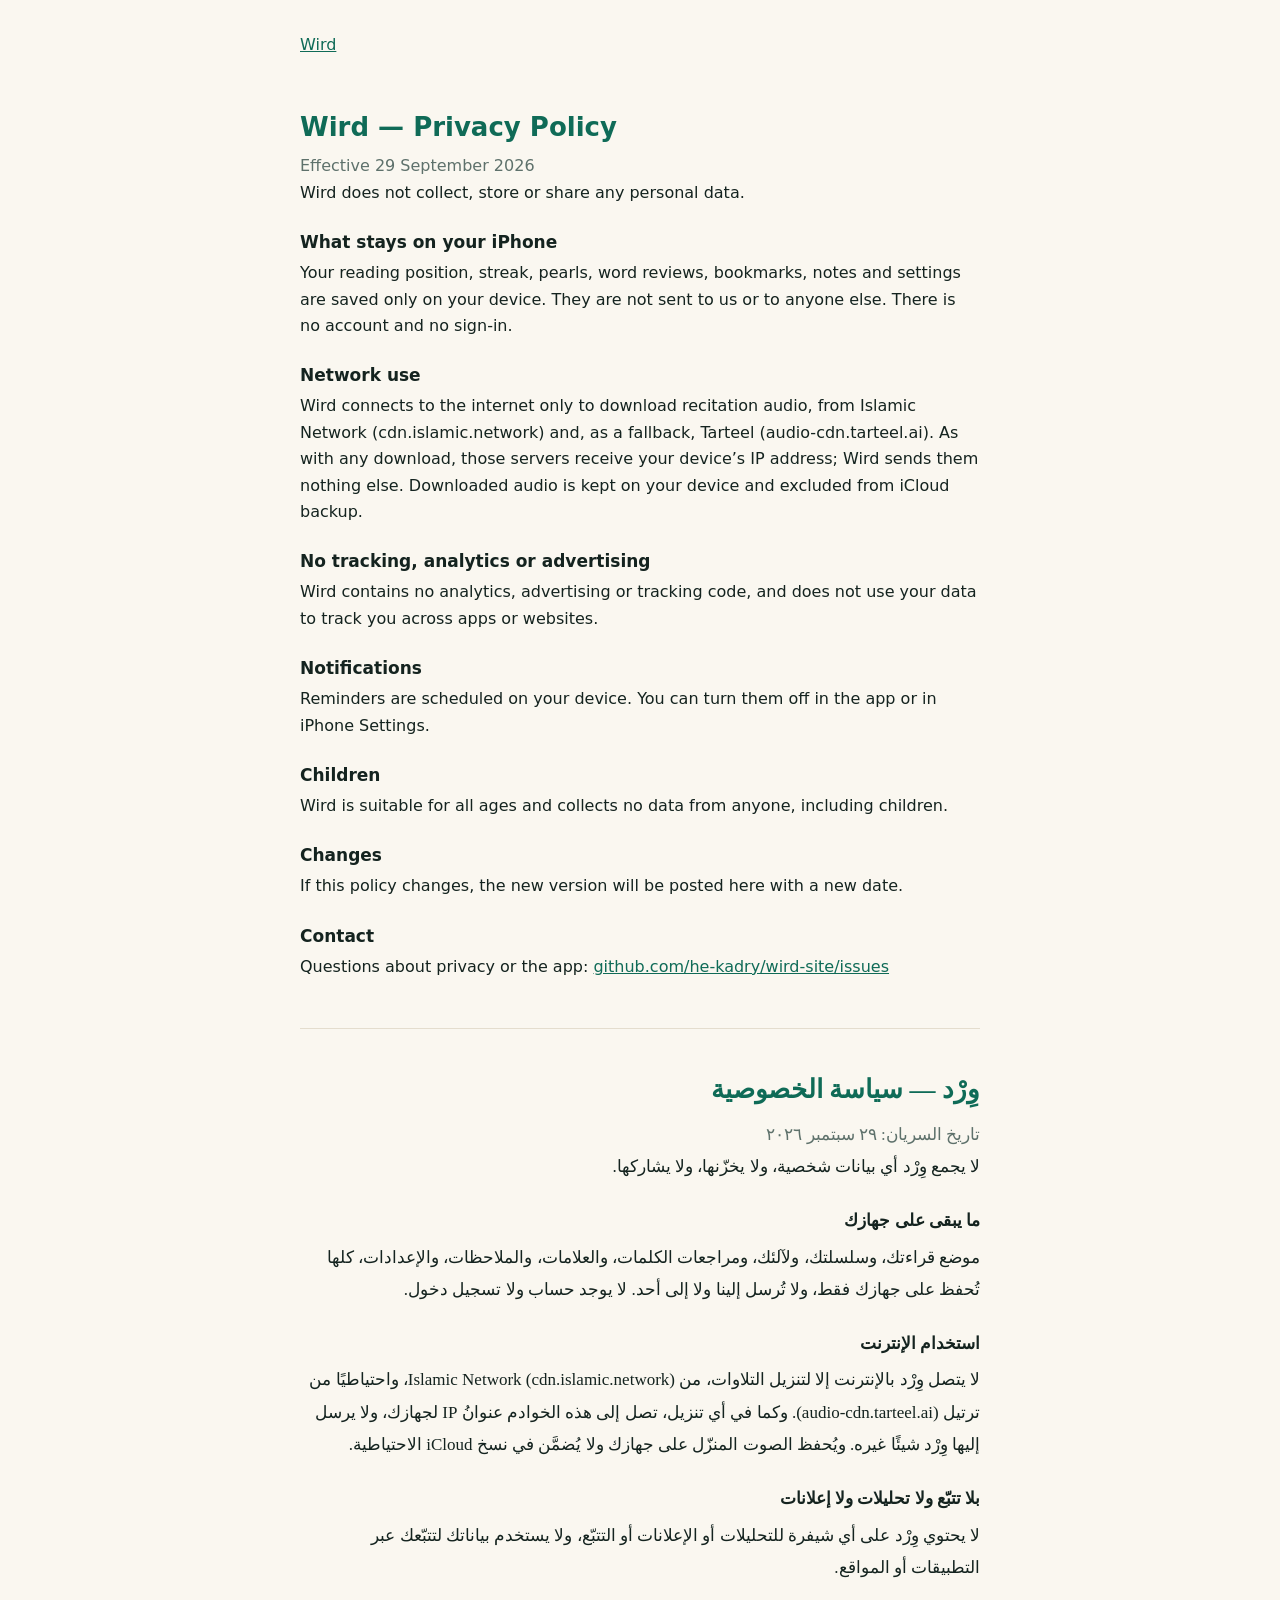
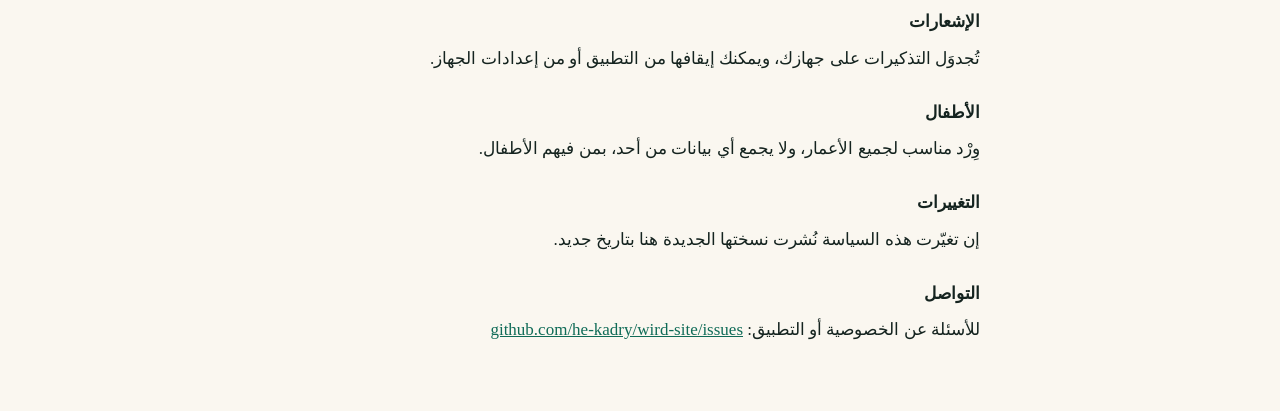
==== privacy.html @ a3f52953 "Support page and privacy policy for Wird Co-Authored-By: Claude Opus 5.5 <noreply@anthropic.com>" ====
<!doctype html>
<html lang="en"><head><meta charset="utf-8"><meta name="viewport" content="width=device-width, initial-scale=1"><title>Wird — Privacy Policy</title>
<style>:root{--bg:#faf7f0;--fg:#14231f;--soft:#5e716b;--line:#e4ddce;--accent:#0f6b57}@media (prefers-color-scheme:dark){:root{--bg:#0e1513;--fg:#e8f0ed;--soft:#93a8a2;--line:#26342f;--accent:#3fb495}}body{margin:0;background:var(--bg);color:var(--fg);font:16px/1.65 -apple-system,system-ui,sans-serif}main{max-width:680px;margin:0 auto;padding:32px 18px 64px;display:grid;gap:48px}h1{font-size:26px;margin:0;color:var(--accent)}h2{font-size:17px;margin:22px 0 4px}p{margin:0}.date{color:var(--soft);margin-top:4px}article[dir=rtl]{font-family:"Geeza Pro","Noto Naskh Arabic",serif;font-size:17px;line-height:1.9;border-top:1px solid var(--line);padding-top:36px}a{color:var(--accent)}.back{margin:0}</style></head>
<body><main>
<p class="back"><a href="./">Wird</a></p>
<article dir="ltr" lang="en"><h1>Wird — Privacy Policy</h1><p class="date">Effective 29 September 2026</p><p>Wird does not collect, store or share any personal data.</p>
<h2>What stays on your iPhone</h2><p>Your reading position, streak, pearls, word reviews, bookmarks, notes and settings are saved only on your device. They are not sent to us or to anyone else. There is no account and no sign-in.</p>
<h2>Network use</h2><p>Wird connects to the internet only to download recitation audio, from Islamic Network (cdn.islamic.network) and, as a fallback, Tarteel (audio-cdn.tarteel.ai). As with any download, those servers receive your device’s IP address; Wird sends them nothing else. Downloaded audio is kept on your device and excluded from iCloud backup.</p>
<h2>No tracking, analytics or advertising</h2><p>Wird contains no analytics, advertising or tracking code, and does not use your data to track you across apps or websites.</p>
<h2>Notifications</h2><p>Reminders are scheduled on your device. You can turn them off in the app or in iPhone Settings.</p>
<h2>Children</h2><p>Wird is suitable for all ages and collects no data from anyone, including children.</p>
<h2>Changes</h2><p>If this policy changes, the new version will be posted here with a new date.</p>
<h2>Contact</h2><p>Questions about privacy or the app: <a href="https://github.com/he-kadry/wird-site/issues">github.com/he-kadry/wird-site/issues</a></p></article>
<article dir="rtl" lang="ar"><h1>وِرْد — سياسة الخصوصية</h1><p class="date">تاريخ السريان: ٢٩ سبتمبر ٢٠٢٦</p><p>لا يجمع وِرْد أي بيانات شخصية، ولا يخزّنها، ولا يشاركها.</p>
<h2>ما يبقى على جهازك</h2><p>موضع قراءتك، وسلسلتك، ولآلئك، ومراجعات الكلمات، والعلامات، والملاحظات، والإعدادات، كلها تُحفظ على جهازك فقط، ولا تُرسل إلينا ولا إلى أحد. لا يوجد حساب ولا تسجيل دخول.</p>
<h2>استخدام الإنترنت</h2><p>لا يتصل وِرْد بالإنترنت إلا لتنزيل التلاوات، من Islamic Network (cdn.islamic.network)، واحتياطيًا من ترتيل (audio-cdn.tarteel.ai). وكما في أي تنزيل، تصل إلى هذه الخوادم عنوانُ IP لجهازك، ولا يرسل إليها وِرْد شيئًا غيره. ويُحفظ الصوت المنزّل على جهازك ولا يُضمَّن في نسخ iCloud الاحتياطية.</p>
<h2>بلا تتبّع ولا تحليلات ولا إعلانات</h2><p>لا يحتوي وِرْد على أي شيفرة للتحليلات أو الإعلانات أو التتبّع، ولا يستخدم بياناتك لتتبّعك عبر التطبيقات أو المواقع.</p>
<h2>الإشعارات</h2><p>تُجدوَل التذكيرات على جهازك، ويمكنك إيقافها من التطبيق أو من إعدادات الجهاز.</p>
<h2>الأطفال</h2><p>وِرْد مناسب لجميع الأعمار، ولا يجمع أي بيانات من أحد، بمن فيهم الأطفال.</p>
<h2>التغييرات</h2><p>إن تغيّرت هذه السياسة نُشرت نسختها الجديدة هنا بتاريخ جديد.</p>
<h2>التواصل</h2><p>للأسئلة عن الخصوصية أو التطبيق: <a href="https://github.com/he-kadry/wird-site/issues">github.com/he-kadry/wird-site/issues</a></p></article>
</main></body></html>
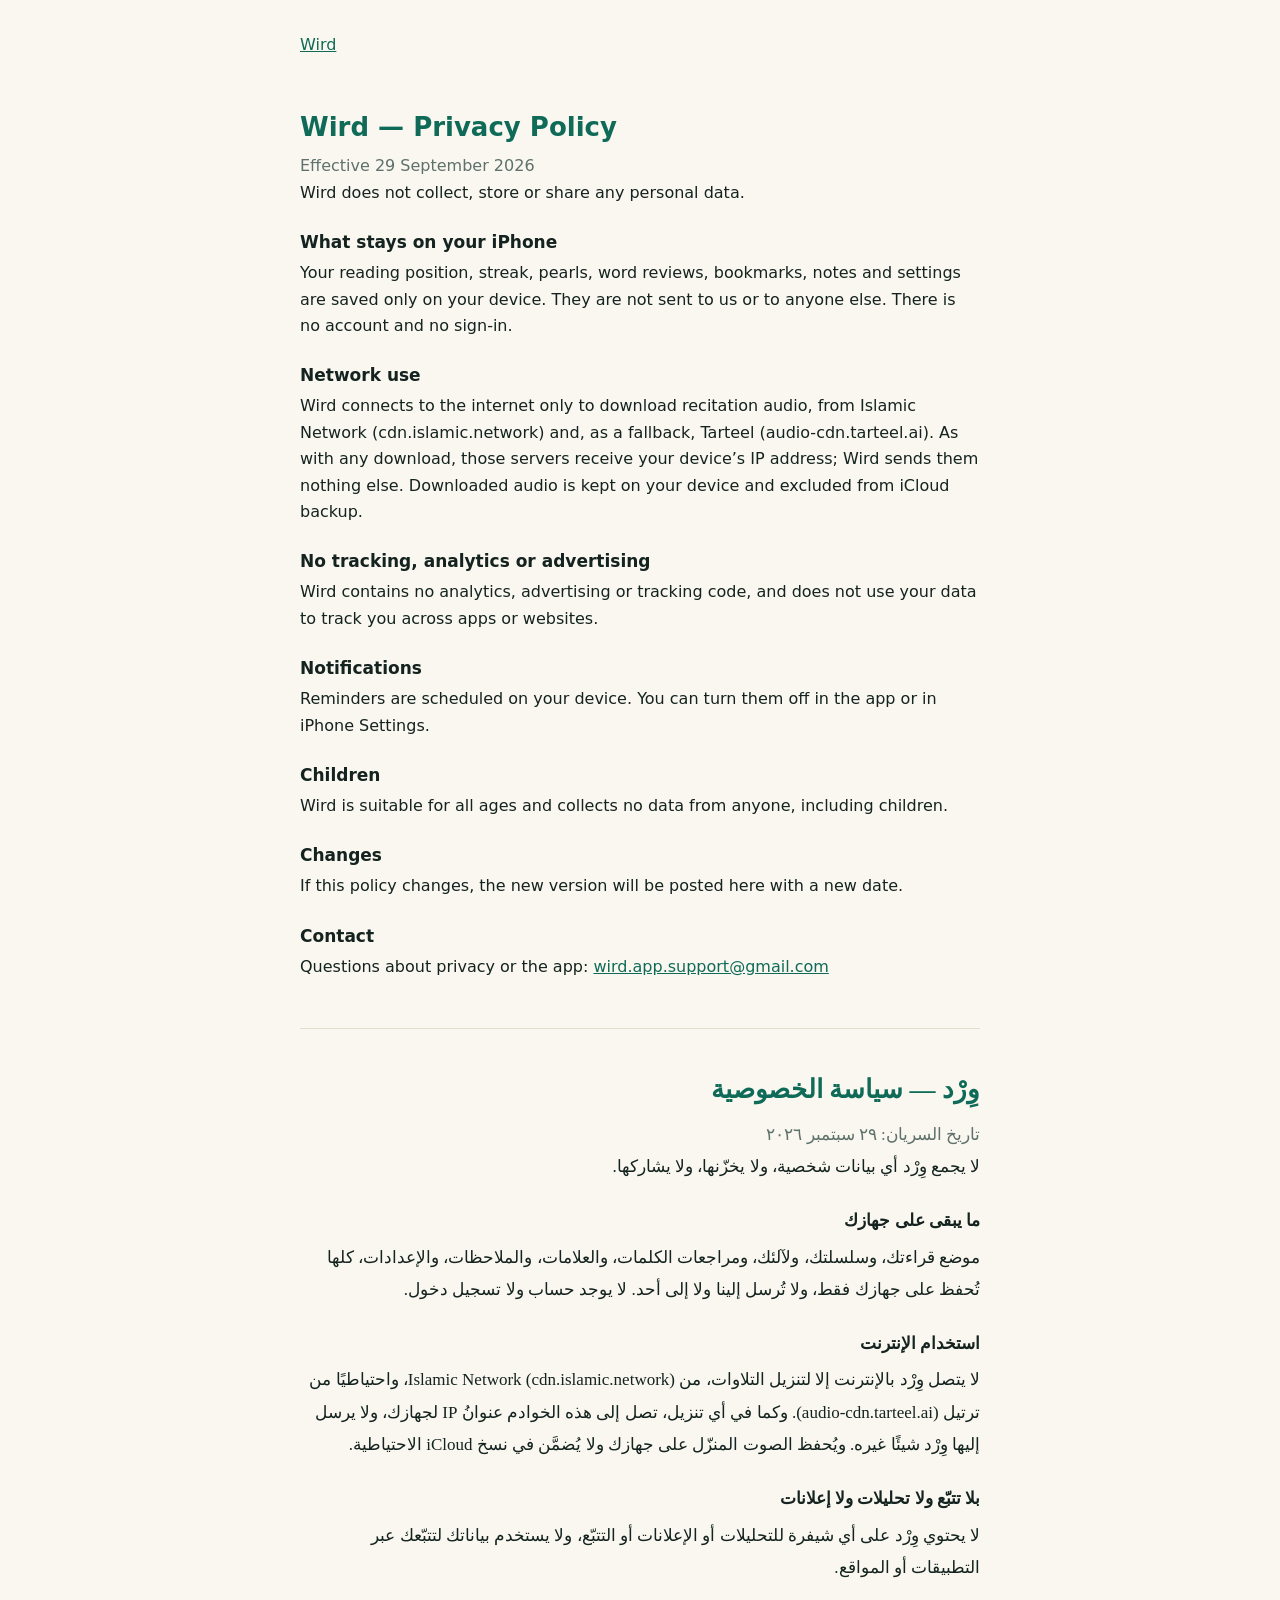
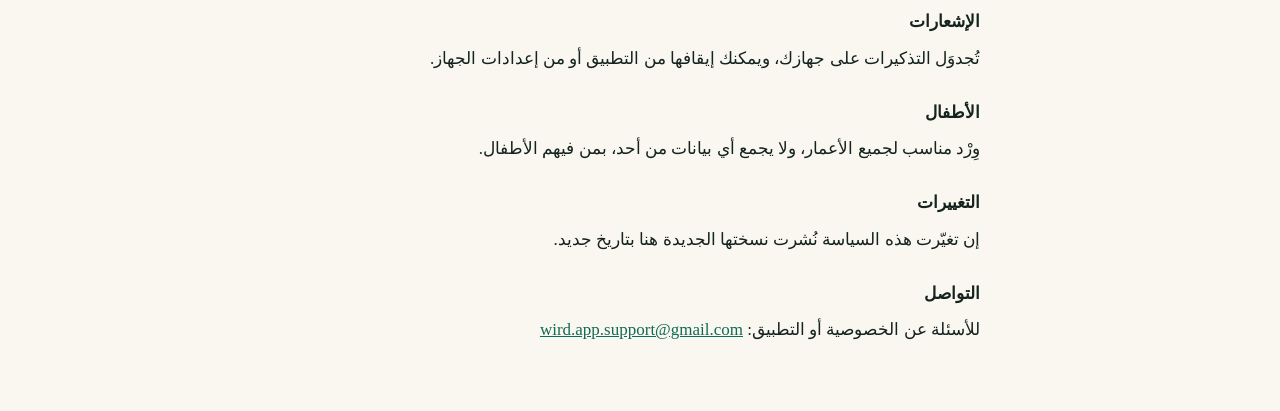
==== commit 81615fb3: "Contact: wird.app.support@gmail.com Co-Authored-By: Claude Opus 5.5 <noreply@anthropic.com>" ====
--- a/privacy.html
+++ b/privacy.html
@@ -10,7 +10,7 @@
 <h2>Notifications</h2><p>Reminders are scheduled on your device. You can turn them off in the app or in iPhone Settings.</p>
 <h2>Children</h2><p>Wird is suitable for all ages and collects no data from anyone, including children.</p>
 <h2>Changes</h2><p>If this policy changes, the new version will be posted here with a new date.</p>
-<h2>Contact</h2><p>Questions about privacy or the app: <a href="https://github.com/he-kadry/wird-site/issues">github.com/he-kadry/wird-site/issues</a></p></article>
+<h2>Contact</h2><p>Questions about privacy or the app: <a href="mailto:wird.app.support@gmail.com">wird.app.support@gmail.com</a></p></article>
 <article dir="rtl" lang="ar"><h1>وِرْد — سياسة الخصوصية</h1><p class="date">تاريخ السريان: ٢٩ سبتمبر ٢٠٢٦</p><p>لا يجمع وِرْد أي بيانات شخصية، ولا يخزّنها، ولا يشاركها.</p>
 <h2>ما يبقى على جهازك</h2><p>موضع قراءتك، وسلسلتك، ولآلئك، ومراجعات الكلمات، والعلامات، والملاحظات، والإعدادات، كلها تُحفظ على جهازك فقط، ولا تُرسل إلينا ولا إلى أحد. لا يوجد حساب ولا تسجيل دخول.</p>
 <h2>استخدام الإنترنت</h2><p>لا يتصل وِرْد بالإنترنت إلا لتنزيل التلاوات، من Islamic Network (cdn.islamic.network)، واحتياطيًا من ترتيل (audio-cdn.tarteel.ai). وكما في أي تنزيل، تصل إلى هذه الخوادم عنوانُ IP لجهازك، ولا يرسل إليها وِرْد شيئًا غيره. ويُحفظ الصوت المنزّل على جهازك ولا يُضمَّن في نسخ iCloud الاحتياطية.</p>
@@ -18,5 +18,5 @@
 <h2>الإشعارات</h2><p>تُجدوَل التذكيرات على جهازك، ويمكنك إيقافها من التطبيق أو من إعدادات الجهاز.</p>
 <h2>الأطفال</h2><p>وِرْد مناسب لجميع الأعمار، ولا يجمع أي بيانات من أحد، بمن فيهم الأطفال.</p>
 <h2>التغييرات</h2><p>إن تغيّرت هذه السياسة نُشرت نسختها الجديدة هنا بتاريخ جديد.</p>
-<h2>التواصل</h2><p>للأسئلة عن الخصوصية أو التطبيق: <a href="https://github.com/he-kadry/wird-site/issues">github.com/he-kadry/wird-site/issues</a></p></article>
+<h2>التواصل</h2><p>للأسئلة عن الخصوصية أو التطبيق: <a href="mailto:wird.app.support@gmail.com">wird.app.support@gmail.com</a></p></article>
 </main></body></html>
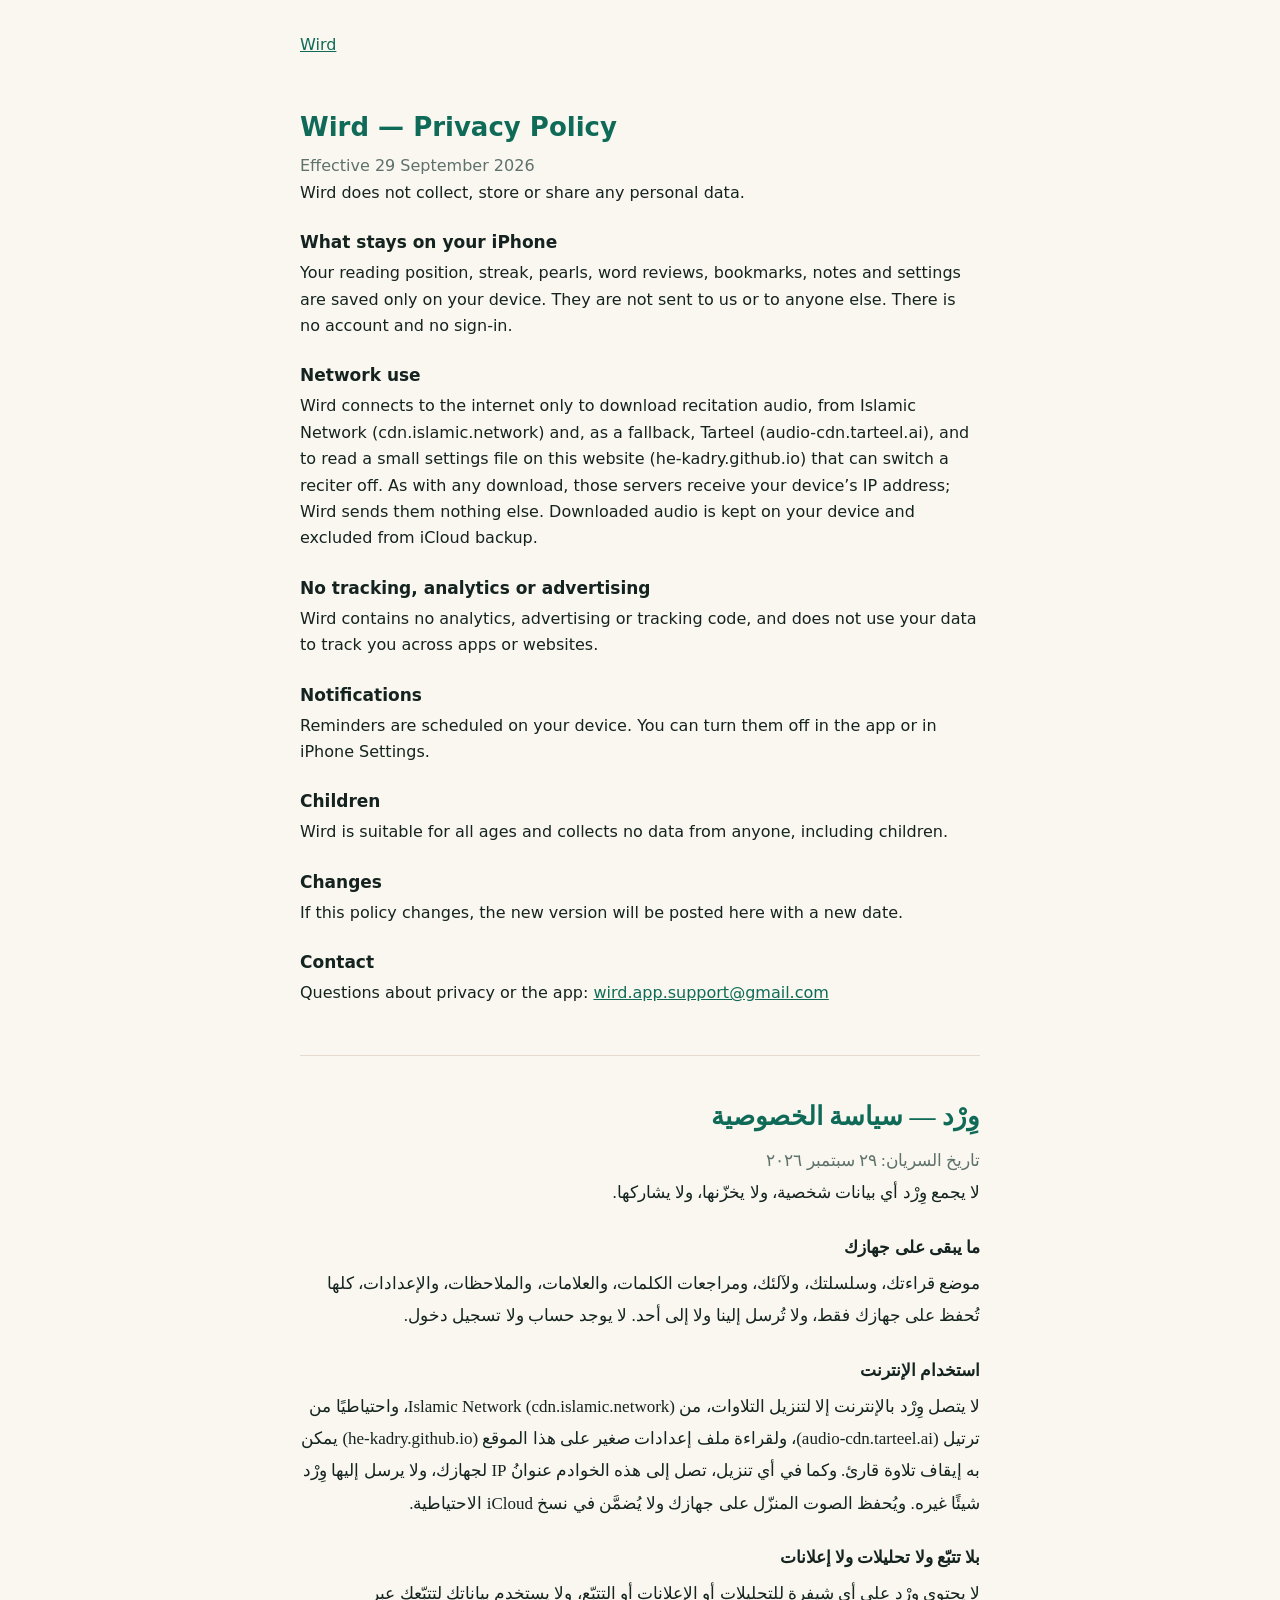
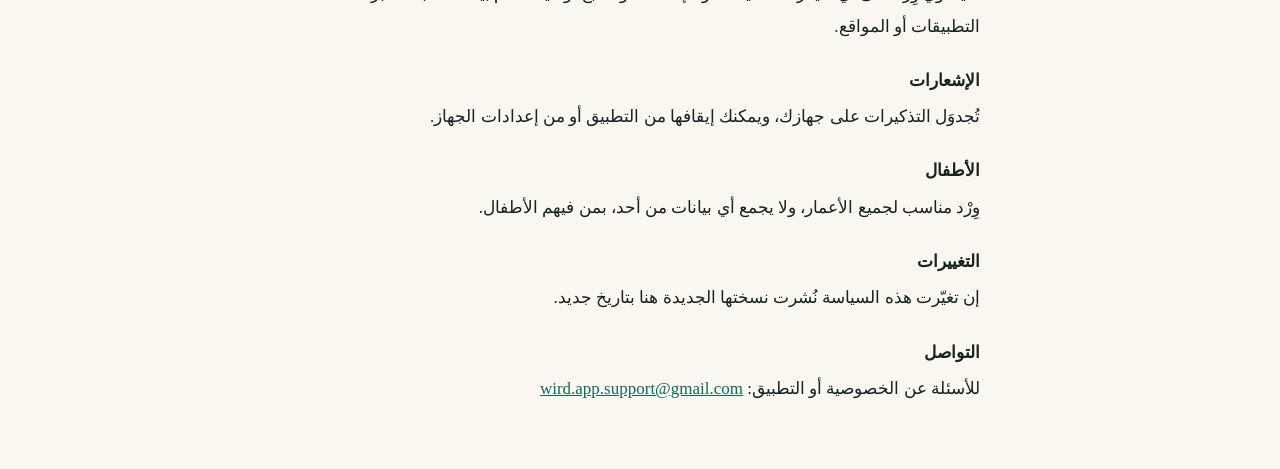
==== commit 32db990c: "config.json: remote reciter switch (all on) Co-Authored-By: Claude Opus 5.5 <noreply@anthropic.com>" ====
--- a/privacy.html
+++ b/privacy.html
@@ -5,7 +5,7 @@
 <p class="back"><a href="./">Wird</a></p>
 <article dir="ltr" lang="en"><h1>Wird — Privacy Policy</h1><p class="date">Effective 29 September 2026</p><p>Wird does not collect, store or share any personal data.</p>
 <h2>What stays on your iPhone</h2><p>Your reading position, streak, pearls, word reviews, bookmarks, notes and settings are saved only on your device. They are not sent to us or to anyone else. There is no account and no sign-in.</p>
-<h2>Network use</h2><p>Wird connects to the internet only to download recitation audio, from Islamic Network (cdn.islamic.network) and, as a fallback, Tarteel (audio-cdn.tarteel.ai). As with any download, those servers receive your device’s IP address; Wird sends them nothing else. Downloaded audio is kept on your device and excluded from iCloud backup.</p>
+<h2>Network use</h2><p>Wird connects to the internet only to download recitation audio, from Islamic Network (cdn.islamic.network) and, as a fallback, Tarteel (audio-cdn.tarteel.ai), and to read a small settings file on this website (he-kadry.github.io) that can switch a reciter off. As with any download, those servers receive your device’s IP address; Wird sends them nothing else. Downloaded audio is kept on your device and excluded from iCloud backup.</p>
 <h2>No tracking, analytics or advertising</h2><p>Wird contains no analytics, advertising or tracking code, and does not use your data to track you across apps or websites.</p>
 <h2>Notifications</h2><p>Reminders are scheduled on your device. You can turn them off in the app or in iPhone Settings.</p>
 <h2>Children</h2><p>Wird is suitable for all ages and collects no data from anyone, including children.</p>
@@ -13,7 +13,7 @@
 <h2>Contact</h2><p>Questions about privacy or the app: <a href="mailto:wird.app.support@gmail.com">wird.app.support@gmail.com</a></p></article>
 <article dir="rtl" lang="ar"><h1>وِرْد — سياسة الخصوصية</h1><p class="date">تاريخ السريان: ٢٩ سبتمبر ٢٠٢٦</p><p>لا يجمع وِرْد أي بيانات شخصية، ولا يخزّنها، ولا يشاركها.</p>
 <h2>ما يبقى على جهازك</h2><p>موضع قراءتك، وسلسلتك، ولآلئك، ومراجعات الكلمات، والعلامات، والملاحظات، والإعدادات، كلها تُحفظ على جهازك فقط، ولا تُرسل إلينا ولا إلى أحد. لا يوجد حساب ولا تسجيل دخول.</p>
-<h2>استخدام الإنترنت</h2><p>لا يتصل وِرْد بالإنترنت إلا لتنزيل التلاوات، من Islamic Network (cdn.islamic.network)، واحتياطيًا من ترتيل (audio-cdn.tarteel.ai). وكما في أي تنزيل، تصل إلى هذه الخوادم عنوانُ IP لجهازك، ولا يرسل إليها وِرْد شيئًا غيره. ويُحفظ الصوت المنزّل على جهازك ولا يُضمَّن في نسخ iCloud الاحتياطية.</p>
+<h2>استخدام الإنترنت</h2><p>لا يتصل وِرْد بالإنترنت إلا لتنزيل التلاوات، من Islamic Network (cdn.islamic.network)، واحتياطيًا من ترتيل (audio-cdn.tarteel.ai)، ولقراءة ملف إعدادات صغير على هذا الموقع (he-kadry.github.io) يمكن به إيقاف تلاوة قارئ. وكما في أي تنزيل، تصل إلى هذه الخوادم عنوانُ IP لجهازك، ولا يرسل إليها وِرْد شيئًا غيره. ويُحفظ الصوت المنزّل على جهازك ولا يُضمَّن في نسخ iCloud الاحتياطية.</p>
 <h2>بلا تتبّع ولا تحليلات ولا إعلانات</h2><p>لا يحتوي وِرْد على أي شيفرة للتحليلات أو الإعلانات أو التتبّع، ولا يستخدم بياناتك لتتبّعك عبر التطبيقات أو المواقع.</p>
 <h2>الإشعارات</h2><p>تُجدوَل التذكيرات على جهازك، ويمكنك إيقافها من التطبيق أو من إعدادات الجهاز.</p>
 <h2>الأطفال</h2><p>وِرْد مناسب لجميع الأعمار، ولا يجمع أي بيانات من أحد، بمن فيهم الأطفال.</p>
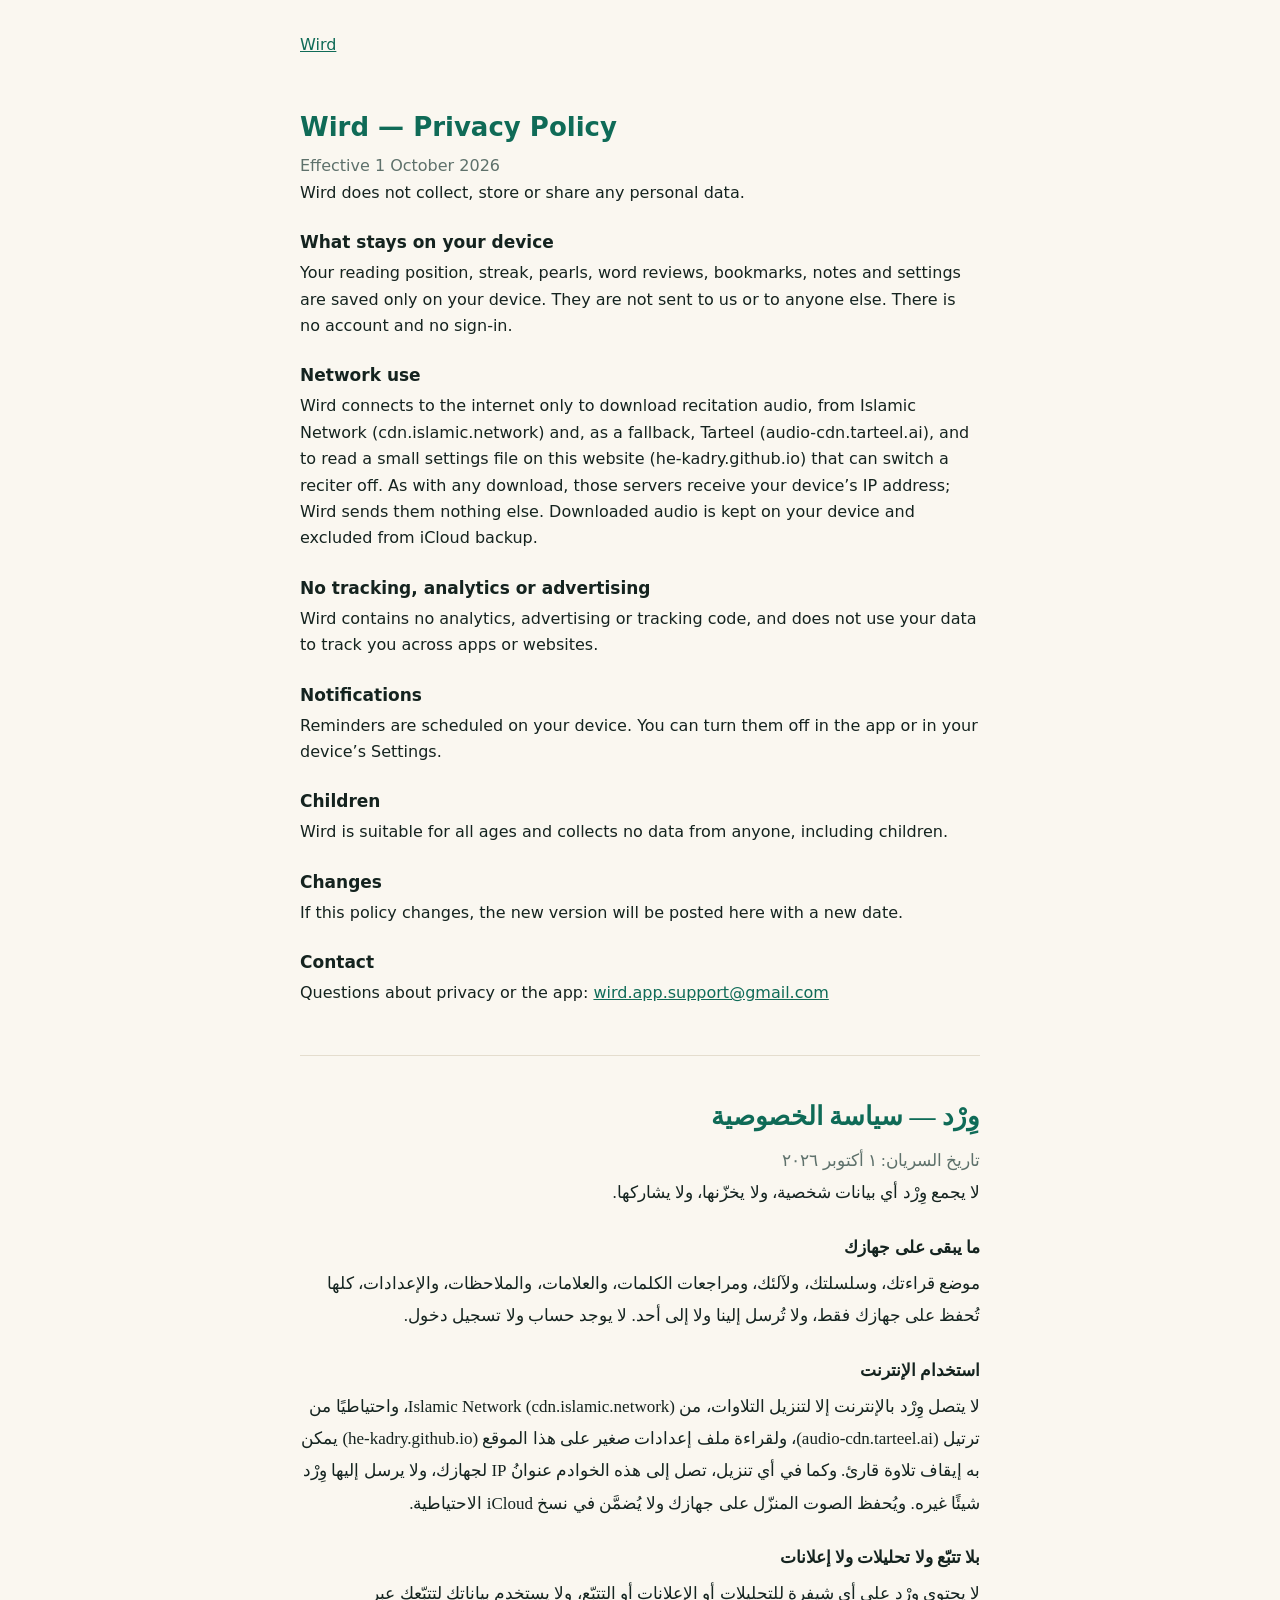
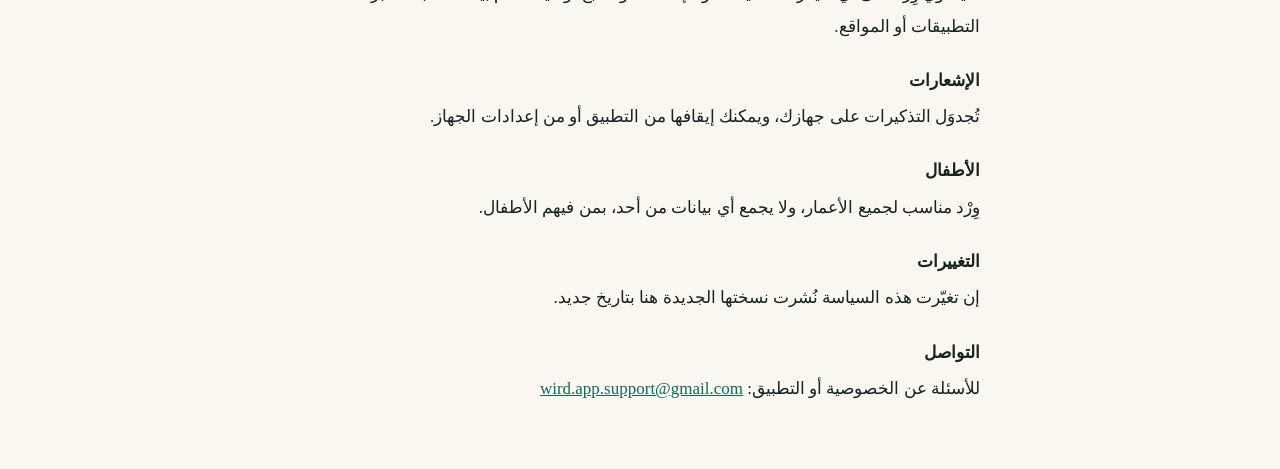
==== commit c103b899: "Privacy policy: iPhone or iPad; effective 1 October 2026" ====
--- a/privacy.html
+++ b/privacy.html
@@ -3,15 +3,15 @@
 <style>:root{--bg:#faf7f0;--fg:#14231f;--soft:#5e716b;--line:#e4ddce;--accent:#0f6b57}@media (prefers-color-scheme:dark){:root{--bg:#0e1513;--fg:#e8f0ed;--soft:#93a8a2;--line:#26342f;--accent:#3fb495}}body{margin:0;background:var(--bg);color:var(--fg);font:16px/1.65 -apple-system,system-ui,sans-serif}main{max-width:680px;margin:0 auto;padding:32px 18px 64px;display:grid;gap:48px}h1{font-size:26px;margin:0;color:var(--accent)}h2{font-size:17px;margin:22px 0 4px}p{margin:0}.date{color:var(--soft);margin-top:4px}article[dir=rtl]{font-family:"Geeza Pro","Noto Naskh Arabic",serif;font-size:17px;line-height:1.9;border-top:1px solid var(--line);padding-top:36px}a{color:var(--accent)}.back{margin:0}</style></head>
 <body><main>
 <p class="back"><a href="./">Wird</a></p>
-<article dir="ltr" lang="en"><h1>Wird — Privacy Policy</h1><p class="date">Effective 29 September 2026</p><p>Wird does not collect, store or share any personal data.</p>
-<h2>What stays on your iPhone</h2><p>Your reading position, streak, pearls, word reviews, bookmarks, notes and settings are saved only on your device. They are not sent to us or to anyone else. There is no account and no sign-in.</p>
+<article dir="ltr" lang="en"><h1>Wird — Privacy Policy</h1><p class="date">Effective 1 October 2026</p><p>Wird does not collect, store or share any personal data.</p>
+<h2>What stays on your device</h2><p>Your reading position, streak, pearls, word reviews, bookmarks, notes and settings are saved only on your device. They are not sent to us or to anyone else. There is no account and no sign-in.</p>
 <h2>Network use</h2><p>Wird connects to the internet only to download recitation audio, from Islamic Network (cdn.islamic.network) and, as a fallback, Tarteel (audio-cdn.tarteel.ai), and to read a small settings file on this website (he-kadry.github.io) that can switch a reciter off. As with any download, those servers receive your device’s IP address; Wird sends them nothing else. Downloaded audio is kept on your device and excluded from iCloud backup.</p>
 <h2>No tracking, analytics or advertising</h2><p>Wird contains no analytics, advertising or tracking code, and does not use your data to track you across apps or websites.</p>
-<h2>Notifications</h2><p>Reminders are scheduled on your device. You can turn them off in the app or in iPhone Settings.</p>
+<h2>Notifications</h2><p>Reminders are scheduled on your device. You can turn them off in the app or in your device’s Settings.</p>
 <h2>Children</h2><p>Wird is suitable for all ages and collects no data from anyone, including children.</p>
 <h2>Changes</h2><p>If this policy changes, the new version will be posted here with a new date.</p>
 <h2>Contact</h2><p>Questions about privacy or the app: <a href="mailto:wird.app.support@gmail.com">wird.app.support@gmail.com</a></p></article>
-<article dir="rtl" lang="ar"><h1>وِرْد — سياسة الخصوصية</h1><p class="date">تاريخ السريان: ٢٩ سبتمبر ٢٠٢٦</p><p>لا يجمع وِرْد أي بيانات شخصية، ولا يخزّنها، ولا يشاركها.</p>
+<article dir="rtl" lang="ar"><h1>وِرْد — سياسة الخصوصية</h1><p class="date">تاريخ السريان: ١ أكتوبر ٢٠٢٦</p><p>لا يجمع وِرْد أي بيانات شخصية، ولا يخزّنها، ولا يشاركها.</p>
 <h2>ما يبقى على جهازك</h2><p>موضع قراءتك، وسلسلتك، ولآلئك، ومراجعات الكلمات، والعلامات، والملاحظات، والإعدادات، كلها تُحفظ على جهازك فقط، ولا تُرسل إلينا ولا إلى أحد. لا يوجد حساب ولا تسجيل دخول.</p>
 <h2>استخدام الإنترنت</h2><p>لا يتصل وِرْد بالإنترنت إلا لتنزيل التلاوات، من Islamic Network (cdn.islamic.network)، واحتياطيًا من ترتيل (audio-cdn.tarteel.ai)، ولقراءة ملف إعدادات صغير على هذا الموقع (he-kadry.github.io) يمكن به إيقاف تلاوة قارئ. وكما في أي تنزيل، تصل إلى هذه الخوادم عنوانُ IP لجهازك، ولا يرسل إليها وِرْد شيئًا غيره. ويُحفظ الصوت المنزّل على جهازك ولا يُضمَّن في نسخ iCloud الاحتياطية.</p>
 <h2>بلا تتبّع ولا تحليلات ولا إعلانات</h2><p>لا يحتوي وِرْد على أي شيفرة للتحليلات أو الإعلانات أو التتبّع، ولا يستخدم بياناتك لتتبّعك عبر التطبيقات أو المواقع.</p>
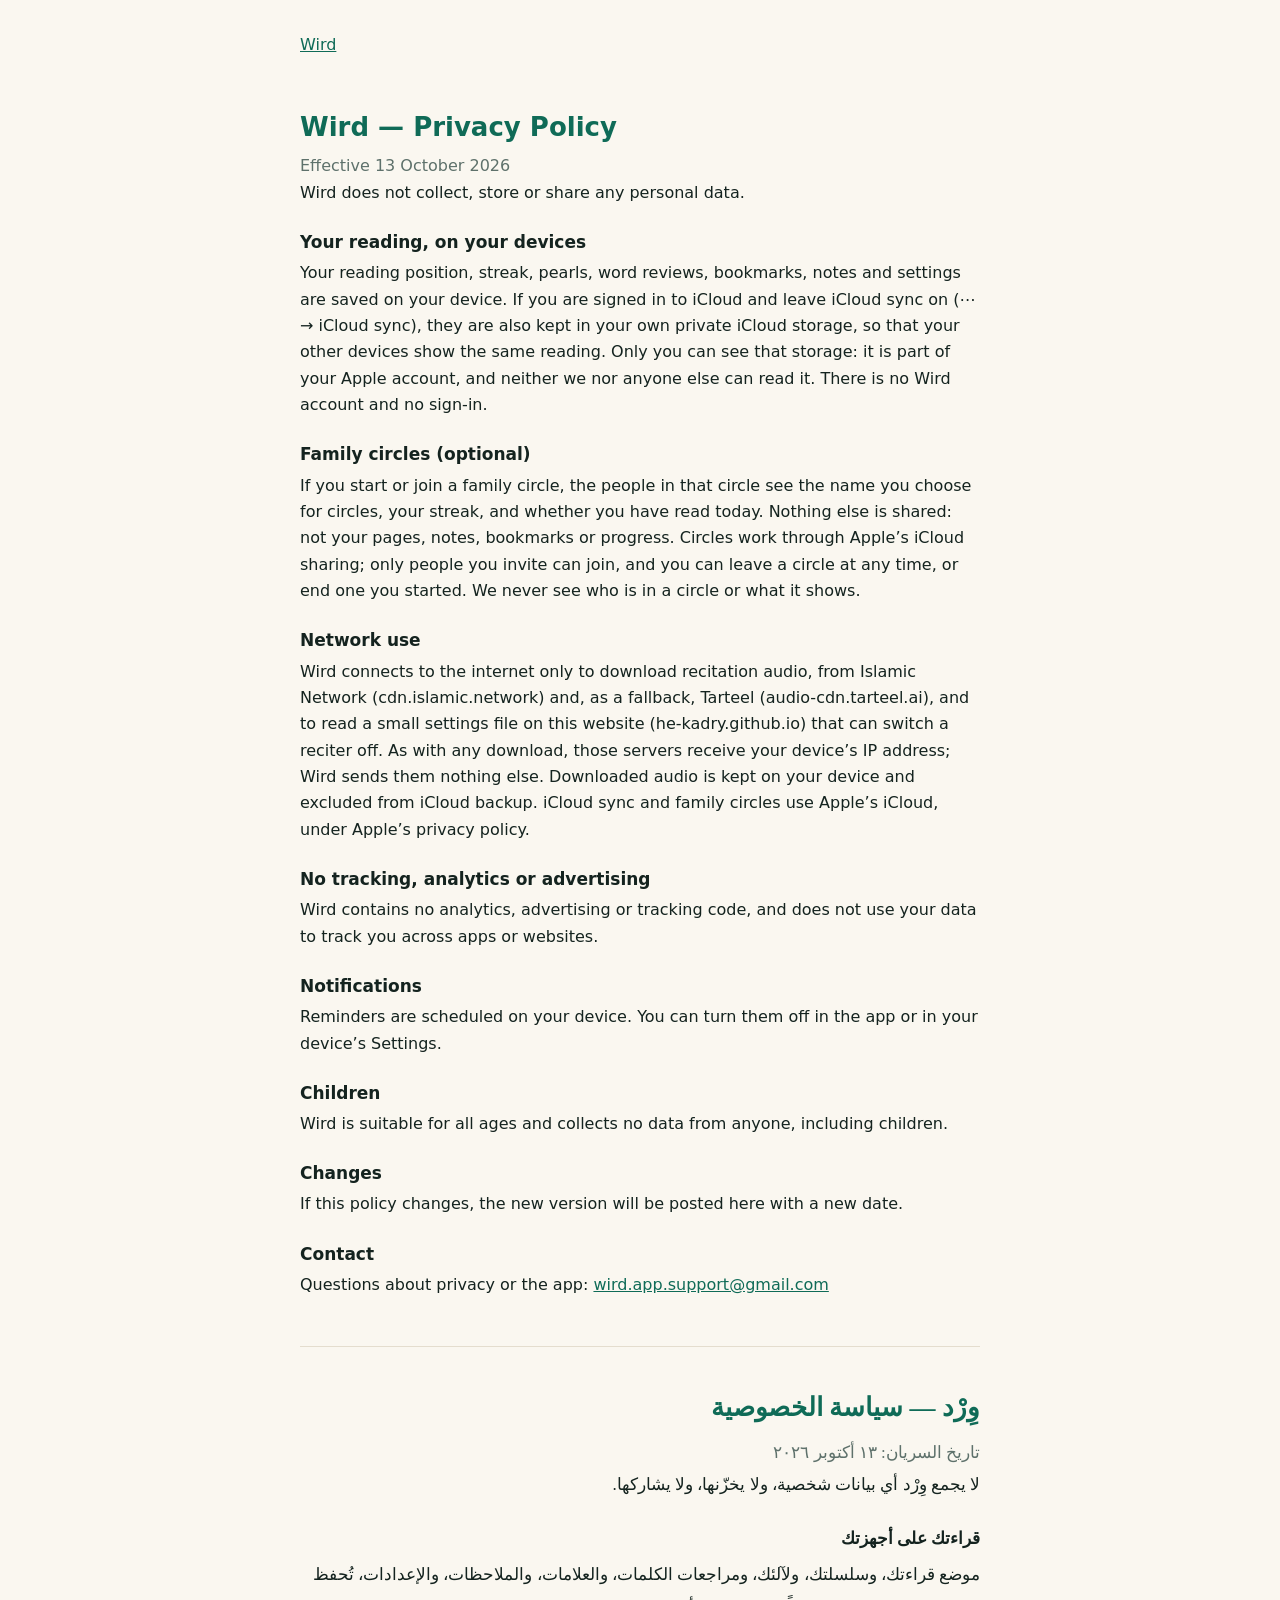
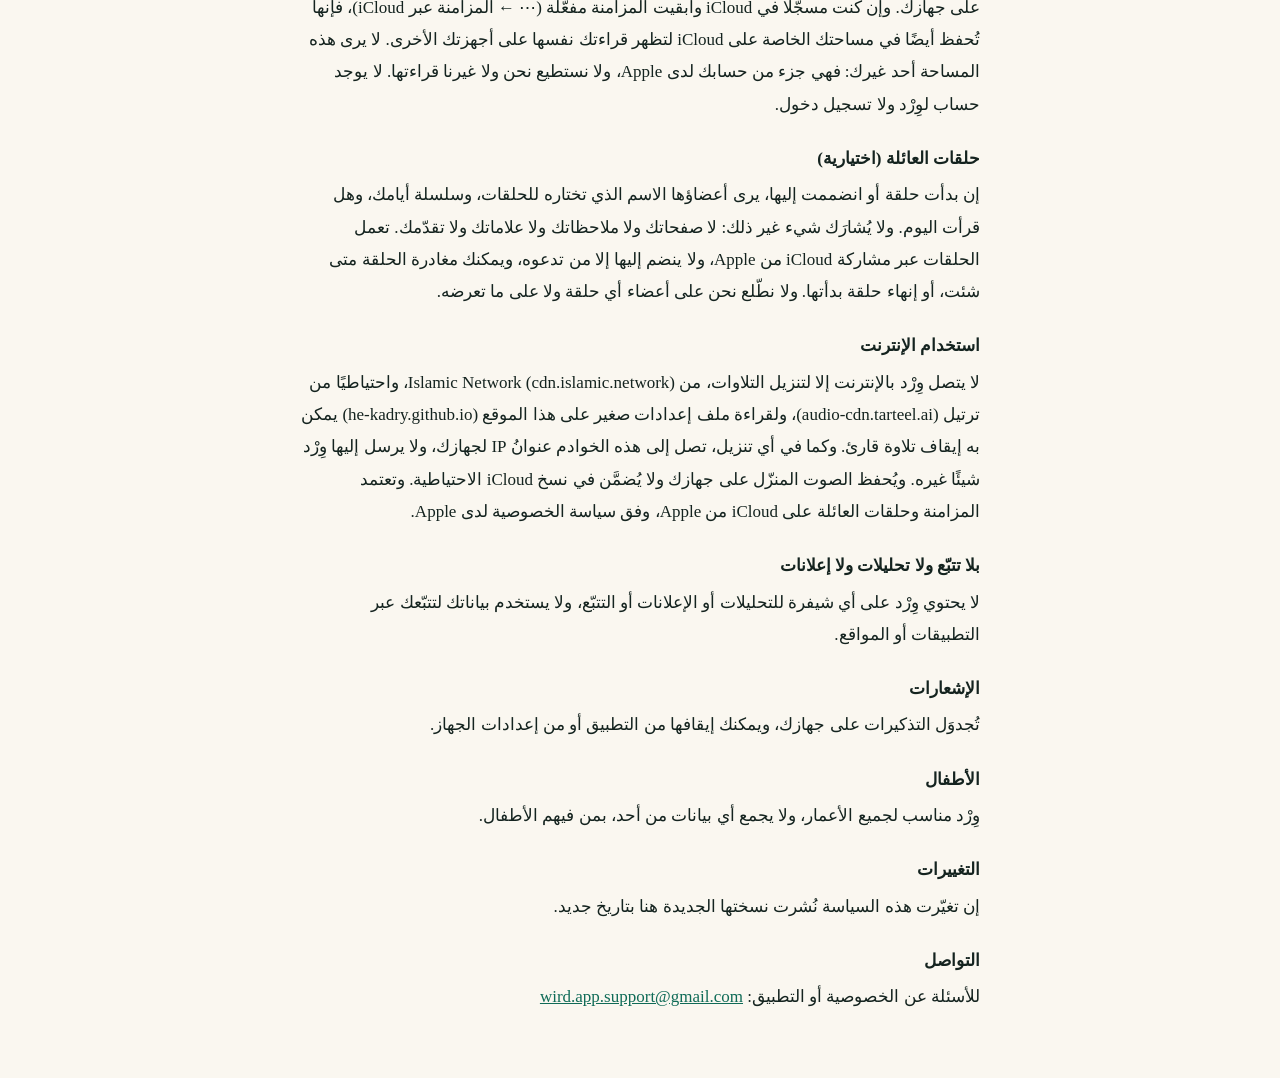
==== commit 85327afc: "Privacy: iCloud sync and family circles; effective 13 October 2026" ====
--- a/privacy.html
+++ b/privacy.html
@@ -3,17 +3,19 @@
 <style>:root{--bg:#faf7f0;--fg:#14231f;--soft:#5e716b;--line:#e4ddce;--accent:#0f6b57}@media (prefers-color-scheme:dark){:root{--bg:#0e1513;--fg:#e8f0ed;--soft:#93a8a2;--line:#26342f;--accent:#3fb495}}body{margin:0;background:var(--bg);color:var(--fg);font:16px/1.65 -apple-system,system-ui,sans-serif}main{max-width:680px;margin:0 auto;padding:32px 18px 64px;display:grid;gap:48px}h1{font-size:26px;margin:0;color:var(--accent)}h2{font-size:17px;margin:22px 0 4px}p{margin:0}.date{color:var(--soft);margin-top:4px}article[dir=rtl]{font-family:"Geeza Pro","Noto Naskh Arabic",serif;font-size:17px;line-height:1.9;border-top:1px solid var(--line);padding-top:36px}a{color:var(--accent)}.back{margin:0}</style></head>
 <body><main>
 <p class="back"><a href="./">Wird</a></p>
-<article dir="ltr" lang="en"><h1>Wird — Privacy Policy</h1><p class="date">Effective 1 October 2026</p><p>Wird does not collect, store or share any personal data.</p>
-<h2>What stays on your device</h2><p>Your reading position, streak, pearls, word reviews, bookmarks, notes and settings are saved only on your device. They are not sent to us or to anyone else. There is no account and no sign-in.</p>
-<h2>Network use</h2><p>Wird connects to the internet only to download recitation audio, from Islamic Network (cdn.islamic.network) and, as a fallback, Tarteel (audio-cdn.tarteel.ai), and to read a small settings file on this website (he-kadry.github.io) that can switch a reciter off. As with any download, those servers receive your device’s IP address; Wird sends them nothing else. Downloaded audio is kept on your device and excluded from iCloud backup.</p>
+<article dir="ltr" lang="en"><h1>Wird — Privacy Policy</h1><p class="date">Effective 13 October 2026</p><p>Wird does not collect, store or share any personal data.</p>
+<h2>Your reading, on your devices</h2><p>Your reading position, streak, pearls, word reviews, bookmarks, notes and settings are saved on your device. If you are signed in to iCloud and leave iCloud sync on (⋯ → iCloud sync), they are also kept in your own private iCloud storage, so that your other devices show the same reading. Only you can see that storage: it is part of your Apple account, and neither we nor anyone else can read it. There is no Wird account and no sign-in.</p>
+<h2>Family circles (optional)</h2><p>If you start or join a family circle, the people in that circle see the name you choose for circles, your streak, and whether you have read today. Nothing else is shared: not your pages, notes, bookmarks or progress. Circles work through Apple’s iCloud sharing; only people you invite can join, and you can leave a circle at any time, or end one you started. We never see who is in a circle or what it shows.</p>
+<h2>Network use</h2><p>Wird connects to the internet only to download recitation audio, from Islamic Network (cdn.islamic.network) and, as a fallback, Tarteel (audio-cdn.tarteel.ai), and to read a small settings file on this website (he-kadry.github.io) that can switch a reciter off. As with any download, those servers receive your device’s IP address; Wird sends them nothing else. Downloaded audio is kept on your device and excluded from iCloud backup. iCloud sync and family circles use Apple’s iCloud, under Apple’s privacy policy.</p>
 <h2>No tracking, analytics or advertising</h2><p>Wird contains no analytics, advertising or tracking code, and does not use your data to track you across apps or websites.</p>
 <h2>Notifications</h2><p>Reminders are scheduled on your device. You can turn them off in the app or in your device’s Settings.</p>
 <h2>Children</h2><p>Wird is suitable for all ages and collects no data from anyone, including children.</p>
 <h2>Changes</h2><p>If this policy changes, the new version will be posted here with a new date.</p>
 <h2>Contact</h2><p>Questions about privacy or the app: <a href="mailto:wird.app.support@gmail.com">wird.app.support@gmail.com</a></p></article>
-<article dir="rtl" lang="ar"><h1>وِرْد — سياسة الخصوصية</h1><p class="date">تاريخ السريان: ١ أكتوبر ٢٠٢٦</p><p>لا يجمع وِرْد أي بيانات شخصية، ولا يخزّنها، ولا يشاركها.</p>
-<h2>ما يبقى على جهازك</h2><p>موضع قراءتك، وسلسلتك، ولآلئك، ومراجعات الكلمات، والعلامات، والملاحظات، والإعدادات، كلها تُحفظ على جهازك فقط، ولا تُرسل إلينا ولا إلى أحد. لا يوجد حساب ولا تسجيل دخول.</p>
-<h2>استخدام الإنترنت</h2><p>لا يتصل وِرْد بالإنترنت إلا لتنزيل التلاوات، من Islamic Network (cdn.islamic.network)، واحتياطيًا من ترتيل (audio-cdn.tarteel.ai)، ولقراءة ملف إعدادات صغير على هذا الموقع (he-kadry.github.io) يمكن به إيقاف تلاوة قارئ. وكما في أي تنزيل، تصل إلى هذه الخوادم عنوانُ IP لجهازك، ولا يرسل إليها وِرْد شيئًا غيره. ويُحفظ الصوت المنزّل على جهازك ولا يُضمَّن في نسخ iCloud الاحتياطية.</p>
+<article dir="rtl" lang="ar"><h1>وِرْد — سياسة الخصوصية</h1><p class="date">تاريخ السريان: ١٣ أكتوبر ٢٠٢٦</p><p>لا يجمع وِرْد أي بيانات شخصية، ولا يخزّنها، ولا يشاركها.</p>
+<h2>قراءتك على أجهزتك</h2><p>موضع قراءتك، وسلسلتك، ولآلئك، ومراجعات الكلمات، والعلامات، والملاحظات، والإعدادات، تُحفظ على جهازك. وإن كنت مسجّلًا في iCloud وأبقيت المزامنة مفعّلة (⋯ ← المزامنة عبر iCloud)، فإنها تُحفظ أيضًا في مساحتك الخاصة على iCloud لتظهر قراءتك نفسها على أجهزتك الأخرى. لا يرى هذه المساحة أحد غيرك: فهي جزء من حسابك لدى Apple، ولا نستطيع نحن ولا غيرنا قراءتها. لا يوجد حساب لوِرْد ولا تسجيل دخول.</p>
+<h2>حلقات العائلة (اختيارية)</h2><p>إن بدأت حلقة أو انضممت إليها، يرى أعضاؤها الاسم الذي تختاره للحلقات، وسلسلة أيامك، وهل قرأت اليوم. ولا يُشارَك شيء غير ذلك: لا صفحاتك ولا ملاحظاتك ولا علاماتك ولا تقدّمك. تعمل الحلقات عبر مشاركة iCloud من Apple، ولا ينضم إليها إلا من تدعوه، ويمكنك مغادرة الحلقة متى شئت، أو إنهاء حلقة بدأتها. ولا نطّلع نحن على أعضاء أي حلقة ولا على ما تعرضه.</p>
+<h2>استخدام الإنترنت</h2><p>لا يتصل وِرْد بالإنترنت إلا لتنزيل التلاوات، من Islamic Network (cdn.islamic.network)، واحتياطيًا من ترتيل (audio-cdn.tarteel.ai)، ولقراءة ملف إعدادات صغير على هذا الموقع (he-kadry.github.io) يمكن به إيقاف تلاوة قارئ. وكما في أي تنزيل، تصل إلى هذه الخوادم عنوانُ IP لجهازك، ولا يرسل إليها وِرْد شيئًا غيره. ويُحفظ الصوت المنزّل على جهازك ولا يُضمَّن في نسخ iCloud الاحتياطية. وتعتمد المزامنة وحلقات العائلة على iCloud من Apple، وفق سياسة الخصوصية لدى Apple.</p>
 <h2>بلا تتبّع ولا تحليلات ولا إعلانات</h2><p>لا يحتوي وِرْد على أي شيفرة للتحليلات أو الإعلانات أو التتبّع، ولا يستخدم بياناتك لتتبّعك عبر التطبيقات أو المواقع.</p>
 <h2>الإشعارات</h2><p>تُجدوَل التذكيرات على جهازك، ويمكنك إيقافها من التطبيق أو من إعدادات الجهاز.</p>
 <h2>الأطفال</h2><p>وِرْد مناسب لجميع الأعمار، ولا يجمع أي بيانات من أحد، بمن فيهم الأطفال.</p>
